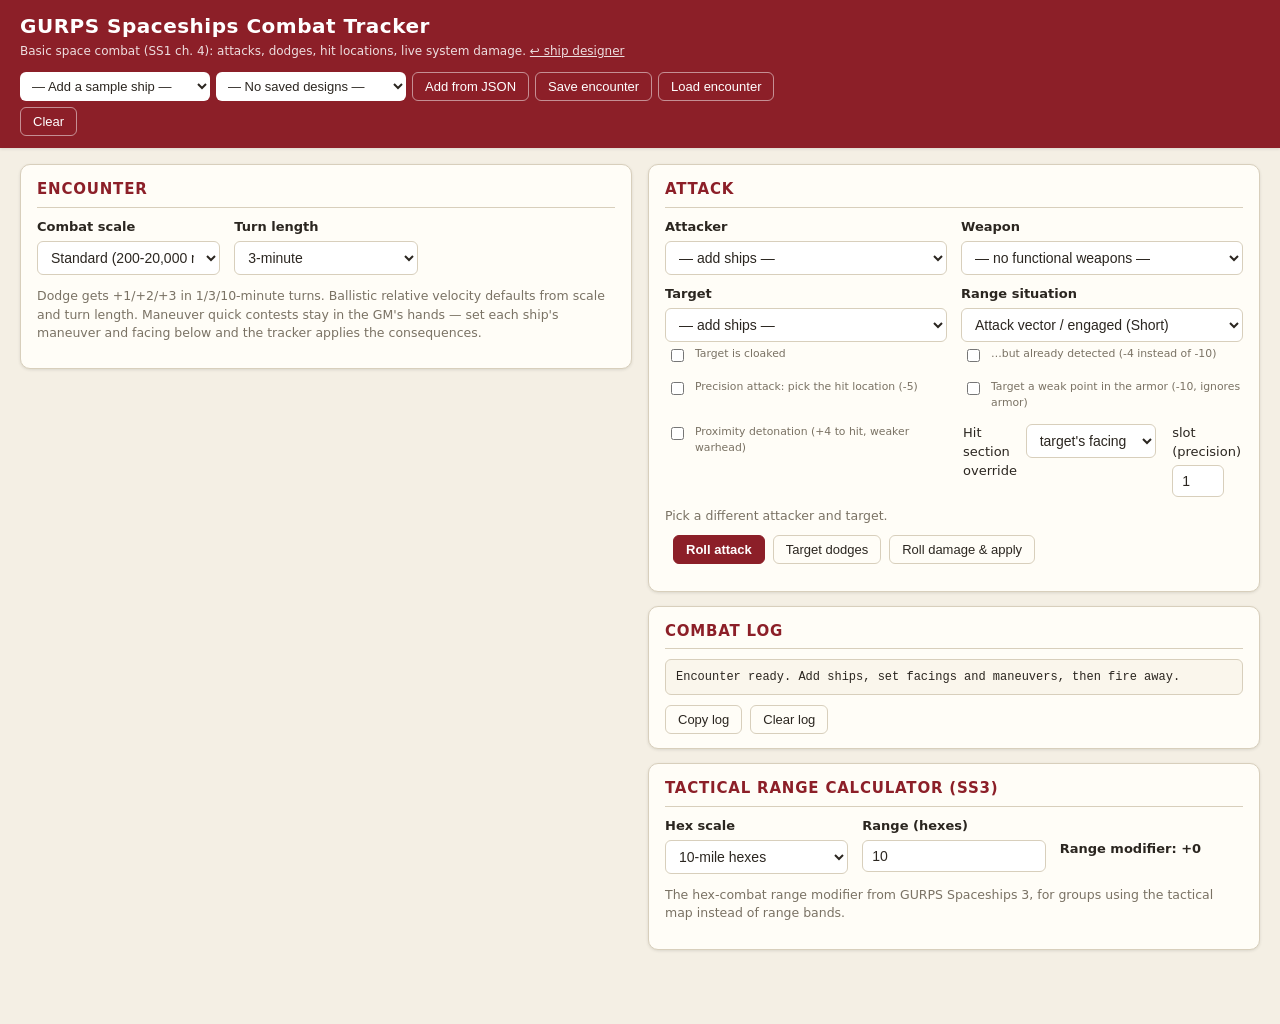
==== combat.html @ f2c336c4 "Add space combat tracker (SS1 basic combat) at combat.html - js/ss/combat.js: combat engine on top o" ====
<!DOCTYPE html>
<html lang="en">
<head>
<meta charset="utf-8">
<meta name="viewport" content="width=device-width, initial-scale=1">
<title>GURPS Spaceships Combat Tracker</title>
<link rel="stylesheet" href="css/style.css">
<link rel="icon" href="data:image/svg+xml,<svg xmlns='http://www.w3.org/2000/svg' viewBox='0 0 100 100'><text y='0.9em' font-size='90'>💥</text></svg>">
</head>
<body>

<header class="topbar">
  <div class="brand">
    <h1>GURPS Spaceships Combat Tracker</h1>
    <p>Basic space combat (SS1 ch. 4): attacks, dodges, hit locations, live system damage.
      <a href="spaceships.html" style="color:#fff">↩ ship designer</a></p>
  </div>
  <div class="toolbar">
    <select id="add-preset" title="Add a sample ship"></select>
    <select id="add-saved" title="Add a saved design"></select>
    <button class="btn" id="btn-import">Add from JSON</button>
    <button class="btn" id="btn-save-enc">Save encounter</button>
    <button class="btn" id="btn-load-enc">Load encounter</button>
    <button class="btn" id="btn-clear">Clear</button>
    <input type="file" id="import-file" accept=".json,application/json" hidden>
  </div>
</header>

<div id="flash"></div>

<main class="layout combat-layout">
  <section class="panel form-panel">
    <div class="card">
      <h2>Encounter</h2>
      <div class="grid3">
        <label>Combat scale <select id="enc-scale"></select></label>
        <label>Turn length <select id="enc-turn"></select></label>
        <label>&nbsp;<span class="muted" id="enc-note"></span></label>
      </div>
      <p class="muted">Dodge gets +1/+2/+3 in 1/3/10-minute turns. Ballistic relative velocity
      defaults from scale and turn length. Maneuver quick contests stay in the GM's hands —
      set each ship's maneuver and facing below and the tracker applies the consequences.</p>
    </div>

    <div id="fleet"></div>
  </section>

  <section class="panel output-panel">
    <div class="card">
      <h2>Attack</h2>
      <div class="grid2">
        <label>Attacker <select id="atk-ship"></select></label>
        <label>Weapon <select id="atk-weapon"></select></label>
        <label>Target <select id="atk-target"></select></label>
        <label>Range situation <select id="atk-situation"></select></label>
      </div>
      <div class="grid3" id="atk-params"></div>
      <div class="acc-list" id="atk-toggles"></div>
      <div id="atk-mods" class="muted" style="font-size:12.5px; margin-top:6px"></div>
      <div class="modal-actions" style="justify-content:flex-start">
        <span id="atk-skill" style="font-weight:700"></span>
        <button class="btn primary" id="btn-attack">Roll attack</button>
        <button class="btn" id="btn-dodge" disabled>Target dodges</button>
        <button class="btn" id="btn-damage" disabled>Roll damage &amp; apply</button>
      </div>
      <p class="muted" id="atk-status"></p>
    </div>

    <div class="card">
      <h2>Combat log</h2>
      <div id="log" class="combat-log"></div>
      <div class="modal-actions" style="justify-content:flex-start">
        <button class="btn" id="btn-copy-log">Copy log</button>
        <button class="btn" id="btn-clear-log">Clear log</button>
      </div>
    </div>

    <div class="card">
      <h2>Tactical range calculator (SS3)</h2>
      <div class="grid3">
        <label>Hex scale <select id="tac-scale">
          <option value="0">10-mile hexes</option>
          <option value="1">100-mile hexes</option>
          <option value="2">1,000-mile hexes</option>
          <option value="3">10,000-mile hexes</option>
        </select></label>
        <label>Range (hexes) <input type="number" id="tac-hexes" min="0" step="1" value="10"></label>
        <label>&nbsp;<span id="tac-result" style="font-weight:700"></span></label>
      </div>
      <p class="muted">The hex-combat range modifier from GURPS Spaceships 3, for groups using
      the tactical map instead of range bands.</p>
    </div>
  </section>
</main>

<script type="module" src="js/ss/combat-ui.js"></script>
</body>
</html>
---- css/style.css ----
/* GURPS Vehicles Builder — styles */

:root {
  --bg: #f4efe4;
  --panel: #fffdf7;
  --ink: #2b2620;
  --muted: #7a7264;
  --accent: #8c1f28;        /* GURPS-ish deep red */
  --accent-ink: #fff;
  --line: #d8cfbc;
  --ok: #2f7d32;
  --warn: #a66300;
  --err: #b3261e;
  --shadow: 0 1px 3px rgba(43, 38, 32, 0.12);
}

* { box-sizing: border-box; }

body {
  margin: 0;
  font: 15px/1.45 "Segoe UI", system-ui, -apple-system, sans-serif;
  background: var(--bg);
  color: var(--ink);
}

/* ------------------------------------------------ top bar */
.topbar {
  display: flex;
  flex-wrap: wrap;
  gap: 12px;
  align-items: center;
  justify-content: space-between;
  padding: 12px 20px;
  background: var(--accent);
  color: var(--accent-ink);
  box-shadow: var(--shadow);
}
.brand h1 { margin: 0; font-size: 20px; letter-spacing: 0.5px; }
.brand p { margin: 2px 0 0; font-size: 12px; opacity: 0.85; }

.toolbar { display: flex; flex-wrap: wrap; gap: 6px; align-items: center; }
.toolbar select {
  max-width: 190px;
  padding: 6px 8px;
  border-radius: 6px;
  border: none;
  font-size: 13px;
}

.btn {
  padding: 6px 12px;
  border: 1px solid rgba(255, 255, 255, 0.5);
  border-radius: 6px;
  background: transparent;
  color: inherit;
  font-size: 13px;
  cursor: pointer;
}
.btn:hover { background: rgba(255, 255, 255, 0.12); }
.btn.primary { background: #fff; color: var(--accent); border-color: #fff; font-weight: 600; }
.btn.primary:hover { background: #f3e9e9; }
.btn.small { padding: 2px 8px; font-size: 12px; }
.btn.danger { border-color: var(--err); color: var(--err); }
main .btn, dialog .btn {
  border-color: var(--line);
  color: var(--ink);
  background: var(--panel);
}
main .btn:hover, dialog .btn:hover { background: #f1ead9; }
main .btn.primary, dialog .btn.primary {
  background: var(--accent);
  color: var(--accent-ink);
  border-color: var(--accent);
}
main .btn.danger, dialog .btn.danger { color: var(--err); border-color: var(--err); background: transparent; }

/* ------------------------------------------------ layout */
.layout {
  display: grid;
  grid-template-columns: minmax(360px, 1fr) minmax(360px, 1fr);
  gap: 16px;
  padding: 16px 20px 60px;
  align-items: start;
}
@media (max-width: 900px) {
  .layout { grid-template-columns: 1fr; }
}

.card {
  background: var(--panel);
  border: 1px solid var(--line);
  border-radius: 10px;
  padding: 14px 16px;
  margin-bottom: 14px;
  box-shadow: var(--shadow);
}
.card h2 {
  margin: 0 0 10px;
  font-size: 15px;
  text-transform: uppercase;
  letter-spacing: 0.8px;
  color: var(--accent);
  border-bottom: 1px solid var(--line);
  padding-bottom: 6px;
}
.card h3 { font-size: 14px; margin: 14px 0 6px; }

.grid2 { display: grid; grid-template-columns: 1fr 1fr; gap: 10px 14px; }
.grid3 { display: grid; grid-template-columns: 1fr 1fr 1fr; gap: 10px 14px; }
@media (max-width: 520px) { .grid2, .grid3 { grid-template-columns: 1fr; } }

label { display: flex; flex-direction: column; gap: 4px; font-size: 13px; font-weight: 600; }
label .inline { display: flex; align-items: center; gap: 6px; font-weight: 400; }
input[type="text"], input[type="number"], select, textarea {
  padding: 7px 9px;
  border: 1px solid var(--line);
  border-radius: 6px;
  font-size: 14px;
  background: #fff;
  color: var(--ink);
  width: 100%;
}
input:focus, select:focus, textarea:focus {
  outline: 2px solid color-mix(in srgb, var(--accent) 40%, transparent);
}
input:disabled { background: #eee7d8; color: var(--muted); }

.muted { color: var(--muted); font-size: 12.5px; }

.dr-grid {
  display: grid;
  grid-template-columns: repeat(5, 1fr);
  gap: 8px;
  margin-top: 10px;
}
@media (max-width: 520px) { .dr-grid { grid-template-columns: repeat(3, 1fr); } }

/* accessories */
.acc-list { display: grid; grid-template-columns: 1fr 1fr; gap: 6px 14px; }
@media (max-width: 620px) { .acc-list { grid-template-columns: 1fr; } }
.acc-row {
  flex-direction: row;
  align-items: flex-start;
  gap: 8px;
  font-weight: 400;
  padding: 4px 2px;
}
.acc-row input { width: auto; margin-top: 3px; }
.acc-row small { display: block; color: var(--muted); }
.acc-row.disabled { opacity: 0.45; }

/* weapons */
.weapon-row {
  display: flex;
  align-items: center;
  gap: 10px;
  padding: 6px 8px;
  border: 1px solid var(--line);
  border-radius: 6px;
  margin-bottom: 6px;
  background: #fff;
}
.weapon-name { font-weight: 600; }
.weapon-detail { flex: 1; color: var(--muted); font-size: 12.5px; }
.weapon-adder {
  display: grid;
  grid-template-columns: 2fr 1.2fr 60px auto;
  gap: 8px;
  margin-top: 8px;
}
@media (max-width: 620px) { .weapon-adder { grid-template-columns: 1fr; } }
#weapon-custom { margin-top: 10px; }

/* ------------------------------------------------ output */
.sheet h2 { font-size: 20px; text-transform: none; letter-spacing: 0; }
.sheet .sub { margin: -4px 0 10px; color: var(--muted); font-style: italic; }

.table-scroll { overflow-x: auto; }
.stat-table {
  border-collapse: collapse;
  width: 100%;
  font-size: 13.5px;
  white-space: nowrap;
}
.stat-table th, .stat-table td {
  border: 1px solid var(--line);
  padding: 5px 8px;
  text-align: center;
}
.stat-table th { background: #efe7d4; font-size: 12px; }

.extra { margin: 10px 0 0; padding-left: 20px; font-size: 13.5px; }
.extra li { margin-bottom: 3px; }

.problems { margin: 0; padding-left: 4px; list-style: none; }
.problems li { padding: 3px 0; font-size: 13.5px; }
.problems .err { color: var(--err); font-weight: 600; }
.problems .warn { color: var(--warn); }

.weight-bar {
  height: 18px;
  border-radius: 9px;
  background: #e7dfcc;
  overflow: hidden;
  border: 1px solid var(--line);
}
#weight-bar-fill {
  height: 100%;
  width: 0;
  background: var(--ok);
  transition: width 0.2s ease;
}
#weight-bar-fill.over { background: var(--err); }

.breakdown { margin-top: 8px; }
.bd-row {
  display: flex;
  justify-content: space-between;
  padding: 3px 0;
  border-bottom: 1px dashed var(--line);
  font-size: 13.5px;
}
.bd-row small { color: var(--muted); }
.bd-row.total { border-bottom: none; font-weight: 700; margin-top: 4px; }

/* ------------------------------------------------ help panel */
.help-panel {
  position: fixed;
  top: 0;
  right: -560px;
  width: min(540px, 95vw);
  height: 100vh;
  overflow-y: auto;
  padding: 16px;
  background: var(--bg);
  border-left: 2px solid var(--accent);
  transition: right 0.25s ease;
  z-index: 40;
}
.help-panel.open { right: 0; }
.help-panel h2 { font-size: 17px; }
.help-panel ul { padding-left: 20px; font-size: 13.5px; }
.loc-legend { columns: 2; }

/* ------------------------------------------------ component catalog */
.cat-preview-row {
  display: flex;
  align-items: center;
  gap: 12px;
  flex-wrap: wrap;
  margin-top: 8px;
}
.cat-preview-row #cat-preview { flex: 1; min-width: 200px; }
.cat-loc { flex-direction: row; align-items: center; gap: 6px; font-weight: 400; }
.cat-loc select { width: auto; }
#cat-params { margin-top: 6px; }
#cat-options { margin-top: 6px; }

/* ------------------------------------------------ explain mode */
.field-help {
  display: block;
  font-weight: 400;
  font-size: 11.5px;
  line-height: 1.35;
  color: var(--muted);
  margin-top: 2px;
}
.acc-row .field-help { margin-left: 0; }
.section-help {
  font-size: 12.5px;
  color: var(--muted);
  margin: -4px 0 10px;
  font-style: italic;
}
.stat-help {
  border-bottom: 1px dotted #b3a88f;
  cursor: help;
}

/* ------------------------------------------------ VE2 designer */
.sub-edit { display: flex; gap: 10px; flex-wrap: wrap; align-items: center; }
.sub-edit label { flex-direction: row; align-items: center; gap: 4px; font-weight: 400; font-size: 12.5px; }
.sub-edit input, .sub-edit select { width: 80px; padding: 3px 6px; font-size: 12.5px; }
.inline-check { justify-content: flex-end; }
.inline-check .inline { font-weight: 600; }
.inline-check input { width: auto; }
.sheet h3 {
  margin: 14px 0 4px;
  font-size: 13px;
  text-transform: uppercase;
  letter-spacing: 0.6px;
  color: var(--accent);
  border-bottom: 1px dashed var(--line);
}

/* ------------------------------------------------ GVB library modal */
.gvb-modal { width: min(1080px, 96vw); }
.gvb-toolbar {
  display: flex;
  gap: 10px;
  align-items: center;
  flex-wrap: wrap;
  margin-bottom: 10px;
}
.gvb-toolbar input[type="search"] { flex: 1; min-width: 160px; width: auto; }
.gvb-file-btn { display: inline-block; cursor: pointer; }
.gvb-body {
  display: grid;
  grid-template-columns: minmax(220px, 1fr) minmax(300px, 1.6fr);
  gap: 14px;
  min-height: 300px;
}
@media (max-width: 700px) { .gvb-body { grid-template-columns: 1fr; } }
.gvb-list {
  max-height: 55vh;
  overflow-y: auto;
  border: 1px solid var(--line);
  border-radius: 8px;
  padding: 6px;
  background: #fff;
}
.gvb-group {
  font-weight: 700;
  font-size: 12px;
  text-transform: uppercase;
  letter-spacing: 0.5px;
  color: var(--accent);
  padding: 8px 4px 2px;
}
.gvb-item {
  display: block;
  width: 100%;
  text-align: left;
  border: none;
  background: none;
  padding: 3px 6px;
  font-size: 13.5px;
  border-radius: 5px;
  cursor: pointer;
  color: var(--ink);
}
.gvb-item:hover { background: #f1ead9; }
.gvb-item.sel { background: var(--accent); color: #fff; }
.gvb-item small { color: inherit; opacity: 0.65; }
.gvb-detail {
  max-height: 55vh;
  overflow-y: auto;
  padding: 2px 6px;
}
.gvb-detail h3 { margin: 0 0 8px; font-size: 15px; }
.gvb-detail h3 small { color: var(--muted); font-weight: 400; }
.gvb-inputs {
  display: grid;
  grid-template-columns: repeat(auto-fill, minmax(130px, 1fr));
  gap: 8px 12px;
  margin-bottom: 6px;
}
.gvb-opt-head { margin: 10px 0 4px; font-size: 12.5px; font-weight: 700; }
.gvb-opts { display: flex; flex-wrap: wrap; gap: 4px 16px; }
.gvb-opts .inline { font-weight: 400; font-size: 13px; flex-direction: row; align-items: center; }
.gvb-opts input { width: auto; }
.gvb-outputs { margin-top: 10px; }
.gvb-desc { white-space: pre-line; margin-top: 10px; }

/* ------------------------------------------------ modal & flash */
dialog {
  border: 1px solid var(--line);
  border-radius: 10px;
  padding: 18px;
  width: min(720px, 92vw);
  background: var(--panel);
  color: var(--ink);
}
dialog::backdrop { background: rgba(43, 38, 32, 0.5); }
dialog h2 { margin-top: 0; color: var(--accent); font-size: 16px; }
dialog textarea { font-family: ui-monospace, Consolas, monospace; font-size: 12.5px; }
.modal-actions { display: flex; gap: 8px; justify-content: flex-end; margin-top: 10px; }

#flash {
  position: fixed;
  left: 50%;
  bottom: 24px;
  transform: translateX(-50%) translateY(20px);
  background: var(--ink);
  color: #fff;
  padding: 8px 16px;
  border-radius: 20px;
  font-size: 13px;
  opacity: 0;
  pointer-events: none;
  transition: all 0.25s ease;
  z-index: 60;
}
#flash.show { opacity: 1; transform: translateX(-50%) translateY(0); }

/* ------------------------------------------------ print */
@media print {
  .topbar, .form-panel, .help-panel, #flash, #problems-card { display: none !important; }
  body { background: #fff; }
  .layout { display: block; padding: 0; }
  .card { box-shadow: none; border-color: #999; }
}

/* ------------------------------------------------ Spaceships designer */
.slot-row {
  display: flex;
  align-items: center;
  flex-wrap: wrap;
  gap: 8px;
  padding: 4px 0;
  border-bottom: 1px dashed var(--line);
}
.slot-row select { width: auto; max-width: 300px; }
.slot-num {
  font-weight: 700;
  font-size: 12px;
  color: var(--accent);
  min-width: 44px;
  text-align: right;
}
.slot-section { text-transform: capitalize; }
.slot-opts {
  display: inline-flex;
  gap: 8px;
  flex-wrap: wrap;
}
.slot-opts label {
  flex-direction: row;
  align-items: center;
  gap: 4px;
  font-weight: 400;
  font-size: 12px;
  color: var(--muted);
}
.slot-opts input { width: 56px; padding: 3px 6px; font-size: 12.5px; }
.slot-opts select { padding: 3px 6px; font-size: 12.5px; }
.slot-desc { color: var(--muted); font-size: 11.5px; flex-basis: 100%; padding-left: 52px; }
.slot-desc.slot-bad { color: var(--err); font-weight: 600; }

/* ------------------------------------------------ Combat tracker */
.combatant .cmb-head {
  display: flex;
  justify-content: space-between;
  align-items: center;
}
.combatant .cmb-head h2 { margin: 0; }
.dhp-row {
  display: flex;
  align-items: center;
  gap: 8px;
  margin: 8px 0;
}
.dhp-row .weight-bar { flex: 1; }
.dhp-label { font-size: 12px; font-weight: 700; white-space: nowrap; }
.skill-pair { display: inline-flex; gap: 6px; }
.skill-pair input { width: 58px; }
.dmg-grid { margin-top: 8px; }
.dmg-section { display: flex; gap: 4px; align-items: center; margin-bottom: 4px; }
.dmg-label { font-weight: 700; font-size: 12px; width: 16px; color: var(--accent); }
.dmg-cell {
  display: inline-flex;
  align-items: center;
  justify-content: center;
  min-width: 30px;
  height: 26px;
  border: 1px solid var(--line);
  border-radius: 4px;
  font-size: 11.5px;
  font-weight: 700;
  cursor: pointer;
  background: #e7f3e2;
  user-select: none;
}
.dmg-cell.disabled { background: #ffe9b3; }
.dmg-cell.destroyed { background: #f3c1bb; text-decoration: line-through; }
.dmg-cell.empty { background: transparent; color: var(--muted); cursor: default; }
.dmg-hint { font-size: 11px; margin: 4px 0 0; }
.combat-log {
  max-height: 320px;
  overflow-y: auto;
  font-family: ui-monospace, SFMono-Regular, Menlo, Consolas, monospace;
  font-size: 12px;
  line-height: 1.5;
  background: #faf6ec;
  border: 1px solid var(--line);
  border-radius: 6px;
  padding: 8px 10px;
  white-space: pre-wrap;
}
.mod { white-space: nowrap; }
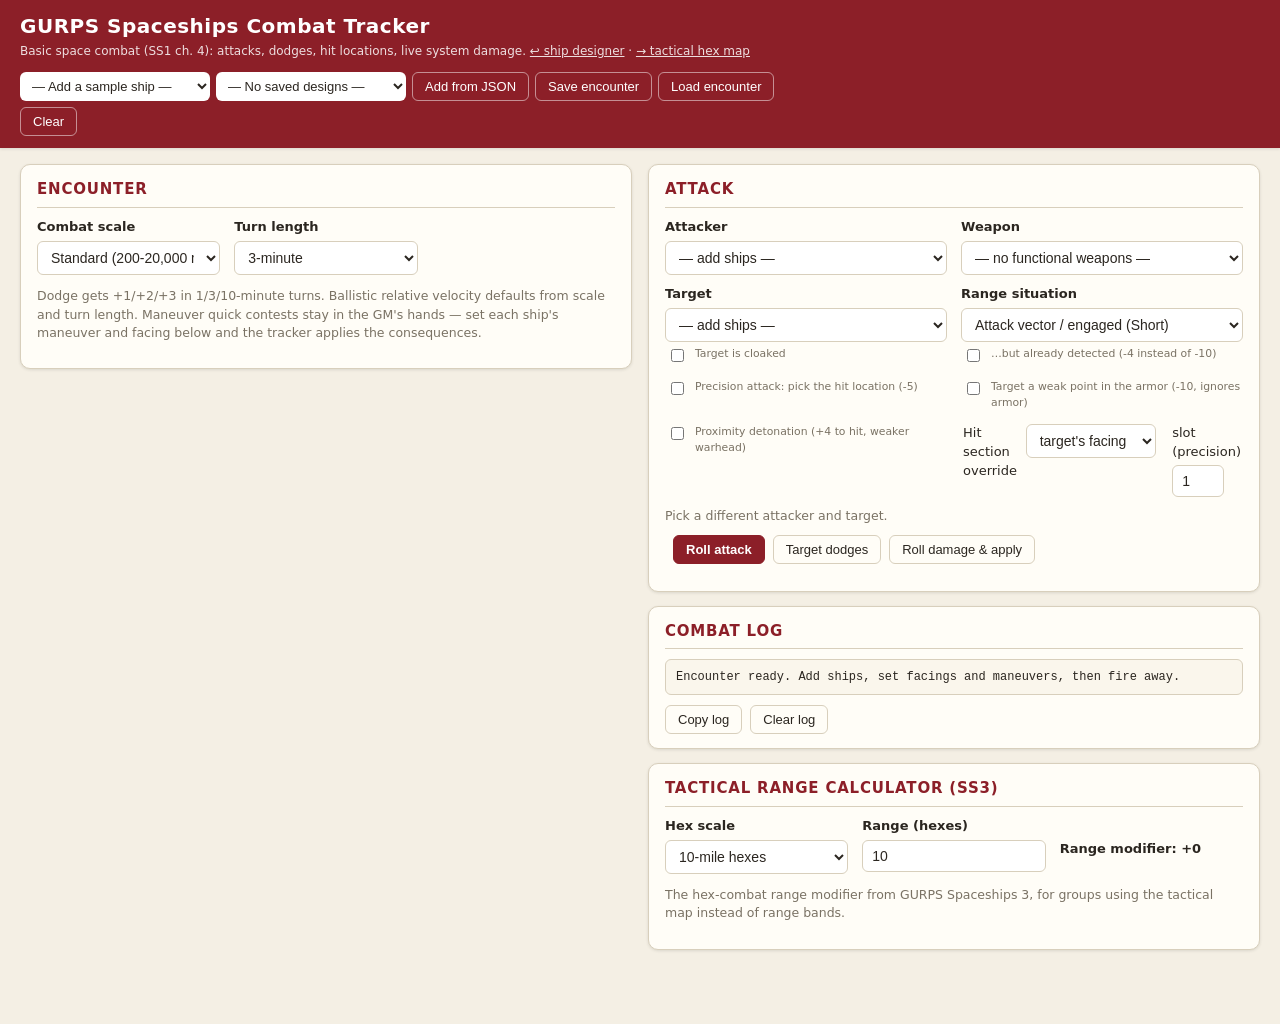
==== commit d1845c15: "Add SS3 tactical hex-map VTT at tactical.html - js/ss/tactical.js: pure hex-combat engine. Axial hex" ====
--- a/combat.html
+++ b/combat.html
@@ -13,7 +13,8 @@
   <div class="brand">
     <h1>GURPS Spaceships Combat Tracker</h1>
     <p>Basic space combat (SS1 ch. 4): attacks, dodges, hit locations, live system damage.
-      <a href="spaceships.html" style="color:#fff">↩ ship designer</a></p>
+      <a href="spaceships.html" style="color:#fff">↩ ship designer</a> ·
+      <a href="tactical.html" style="color:#fff">→ tactical hex map</a></p>
   </div>
   <div class="toolbar">
     <select id="add-preset" title="Add a sample ship"></select>
--- a/css/style.css
+++ b/css/style.css
@@ -488,3 +488,82 @@
   white-space: pre-wrap;
 }
 .mod { white-space: nowrap; }
+.slot-scale { max-width: 170px; font-size: 12px; }
+.slot-subs { flex-basis: 100%; padding-left: 40px; border-left: 2px dashed var(--line); margin-left: 12px; }
+.slot-sub { border-bottom: none; padding: 2px 0; }
+
+/* ------------------------------------------------ Tactical map */
+.tac-layout {
+  display: grid;
+  grid-template-columns: 1fr 420px;
+  gap: 14px;
+  padding: 14px;
+  align-items: start;
+}
+@media (max-width: 1000px) { .tac-layout { grid-template-columns: 1fr; } }
+.tac-map-panel {
+  background: var(--card, #fffdf6);
+  border: 1px solid var(--line);
+  border-radius: 8px;
+  overflow: hidden;
+}
+#map {
+  width: 100%;
+  height: 72vh;
+  display: block;
+  background: #10141f;
+  cursor: grab;
+  touch-action: none;
+}
+#map:active { cursor: grabbing; }
+.tac-mapbar {
+  display: flex;
+  gap: 14px;
+  align-items: center;
+  padding: 8px 12px;
+  border-top: 1px solid var(--line);
+  font-size: 12.5px;
+}
+.tac-mapbar select { width: auto; padding: 3px 6px; }
+.tac-side { display: flex; flex-direction: column; gap: 14px; max-height: 86vh; overflow-y: auto; }
+.hex { fill: none; stroke: #26314a; stroke-width: 1; }
+.hex.origin { stroke: #3d4f78; stroke-width: 2; }
+.ship { cursor: pointer; }
+.ship-ring { fill: #10141f; stroke-width: 2.5; }
+.ship.selected .ship-ring { stroke-width: 5; fill: #1c2438; }
+.ship.targeted .ship-ring { stroke: #ffd75e !important; stroke-width: 4; stroke-dasharray: 4 3; }
+.ship.dead { opacity: 0.35; }
+.token-label {
+  fill: #cfd8ee;
+  font-size: 11px;
+  text-anchor: middle;
+  font-family: inherit;
+  paint-order: stroke;
+  stroke: #10141f;
+  stroke-width: 3;
+}
+.vel-line { stroke-width: 2; stroke-dasharray: 6 4; opacity: 0.8; }
+.vel-line.missile { stroke: #e0a12f; }
+.ghost { fill: none; stroke-dasharray: 3 3; opacity: 0.6; }
+.range-line { stroke: #ffd75e; stroke-width: 1.5; stroke-dasharray: 2 4; }
+.range-label { fill: #ffd75e; font-size: 12px; text-anchor: middle; }
+.missile-token { fill: #e0a12f; stroke: #10141f; }
+.turn-order { display: flex; flex-direction: column; gap: 4px; }
+.turn-row {
+  display: flex;
+  align-items: center;
+  gap: 8px;
+  padding: 4px 6px;
+  border: 1px solid var(--line);
+  border-radius: 6px;
+  font-size: 12.5px;
+}
+.turn-row.sel { background: #f3ecd9; }
+.turn-row.dead { opacity: 0.5; }
+.turn-row b { flex: 0 0 auto; }
+.turn-row small { color: var(--muted); flex: 1; }
+.turn-btns { display: flex; gap: 4px; }
+.turn-btns .btn { padding: 2px 7px; font-size: 11.5px; }
+.side-dot { width: 10px; height: 10px; border-radius: 50%; flex: 0 0 auto; }
+.thrust-pad { display: flex; gap: 4px; flex-wrap: wrap; }
+.thrust-pad .btn { min-width: 38px; }
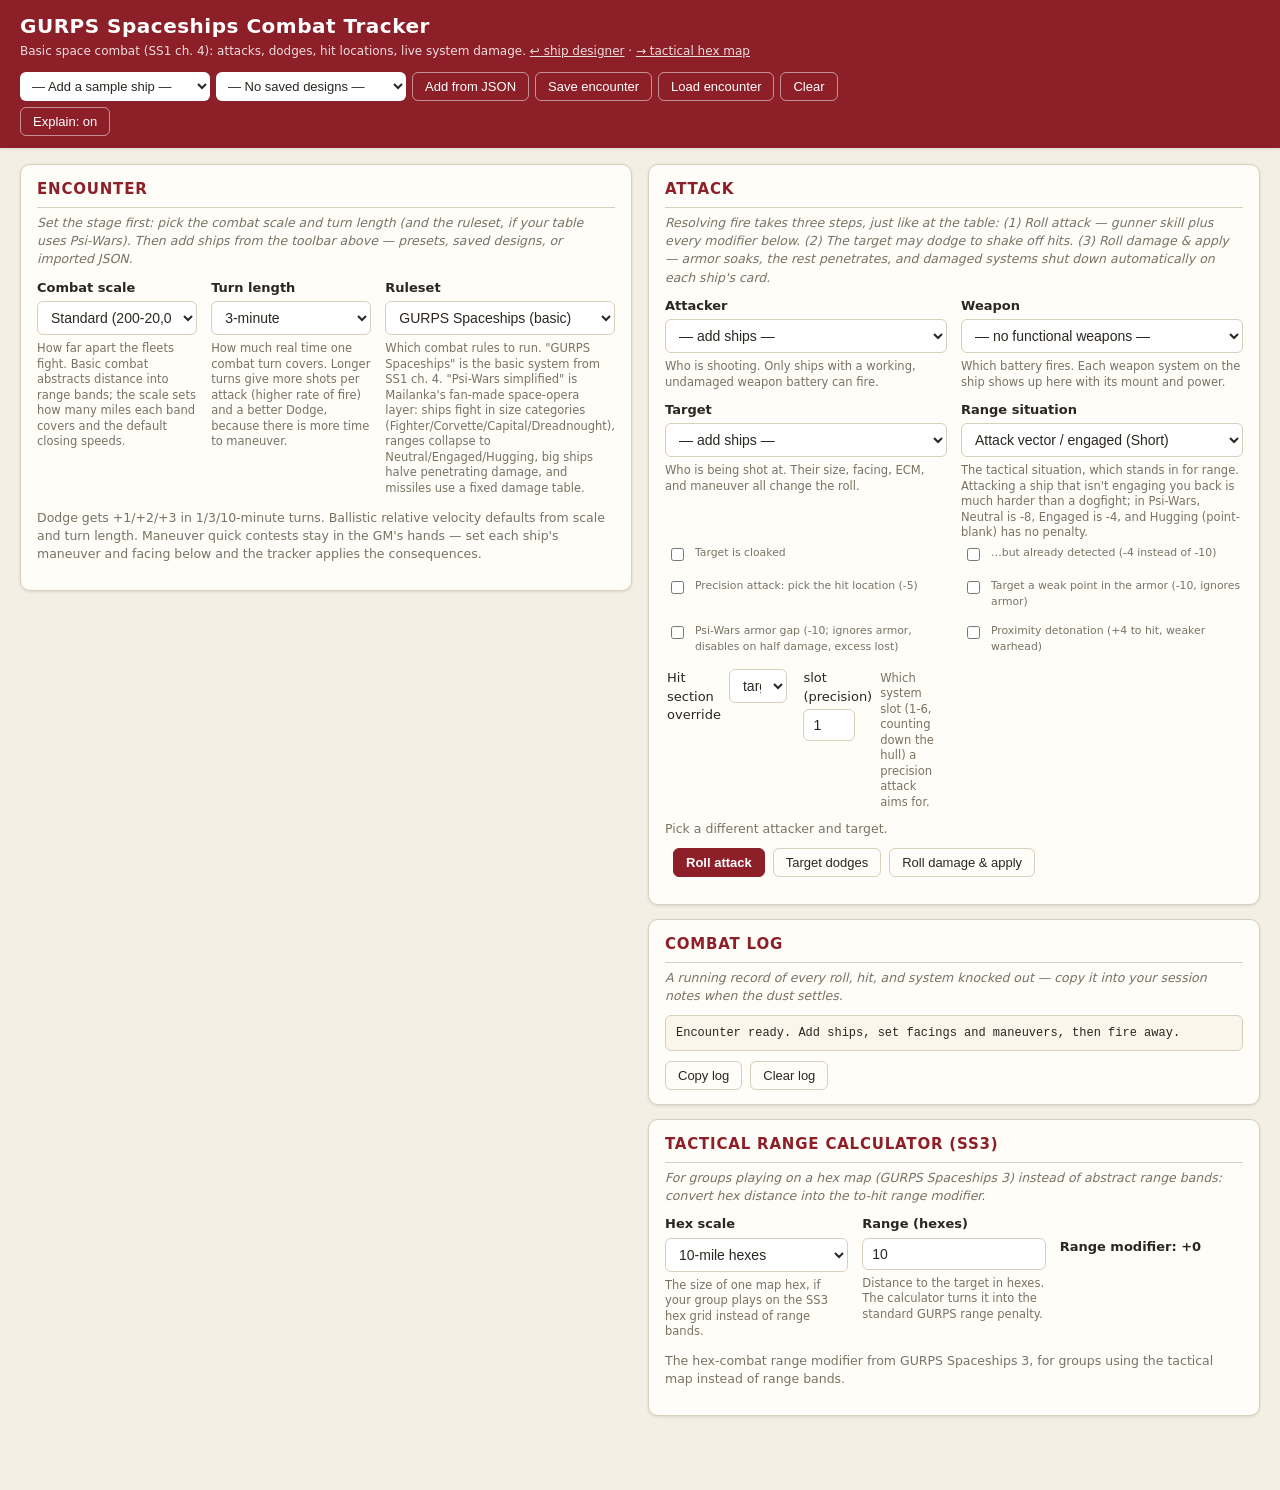
==== commit 959e9705: "Add Psi-Wars mode: presets, simplified combat ruleset, Explain help on combat pages Fan content from" ====
--- a/combat.html
+++ b/combat.html
@@ -23,6 +23,7 @@
     <button class="btn" id="btn-save-enc">Save encounter</button>
     <button class="btn" id="btn-load-enc">Load encounter</button>
     <button class="btn" id="btn-clear">Clear</button>
+    <button class="btn" id="btn-explain" title="Show plain-English explanations under every control">Explain: on</button>
     <input type="file" id="import-file" accept=".json,application/json" hidden>
   </div>
 </header>
@@ -36,7 +37,10 @@
       <div class="grid3">
         <label>Combat scale <select id="enc-scale"></select></label>
         <label>Turn length <select id="enc-turn"></select></label>
-        <label>&nbsp;<span class="muted" id="enc-note"></span></label>
+        <label>Ruleset <select id="enc-ruleset">
+          <option value="standard">GURPS Spaceships (basic)</option>
+          <option value="psiwars">Psi-Wars simplified (fan)</option>
+        </select></label>
       </div>
       <p class="muted">Dodge gets +1/+2/+3 in 1/3/10-minute turns. Ballistic relative velocity
       defaults from scale and turn length. Maneuver quick contests stay in the GM's hands —
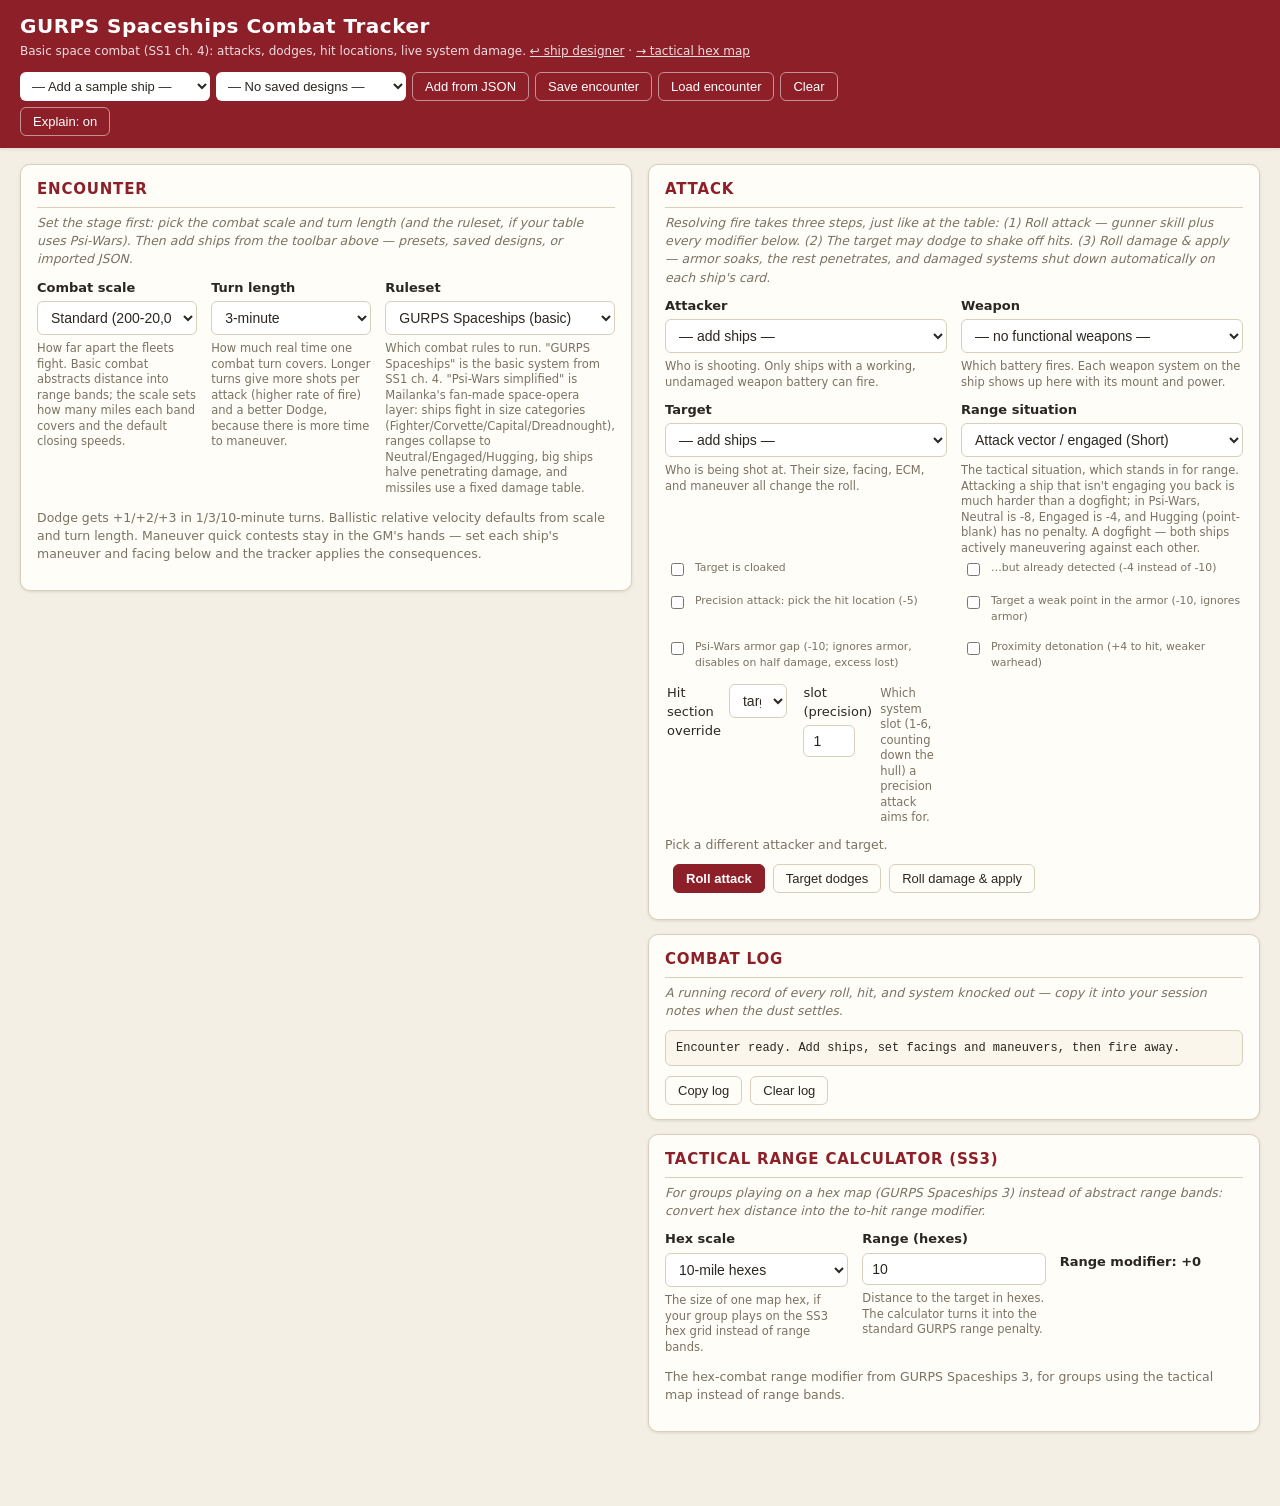
==== commit 78d577af: "Add Psi-Wars dogfighting, point defense, and per-option Explain help Continues the Psi-Wars simplifi" ====
--- a/combat.html
+++ b/combat.html
@@ -46,6 +46,8 @@
       defaults from scale and turn length. Maneuver quick contests stay in the GM's hands —
       set each ship's maneuver and facing below and the tracker applies the consequences.</p>
     </div>
+
+    <div id="dogfight"></div>
 
     <div id="fleet"></div>
   </section>
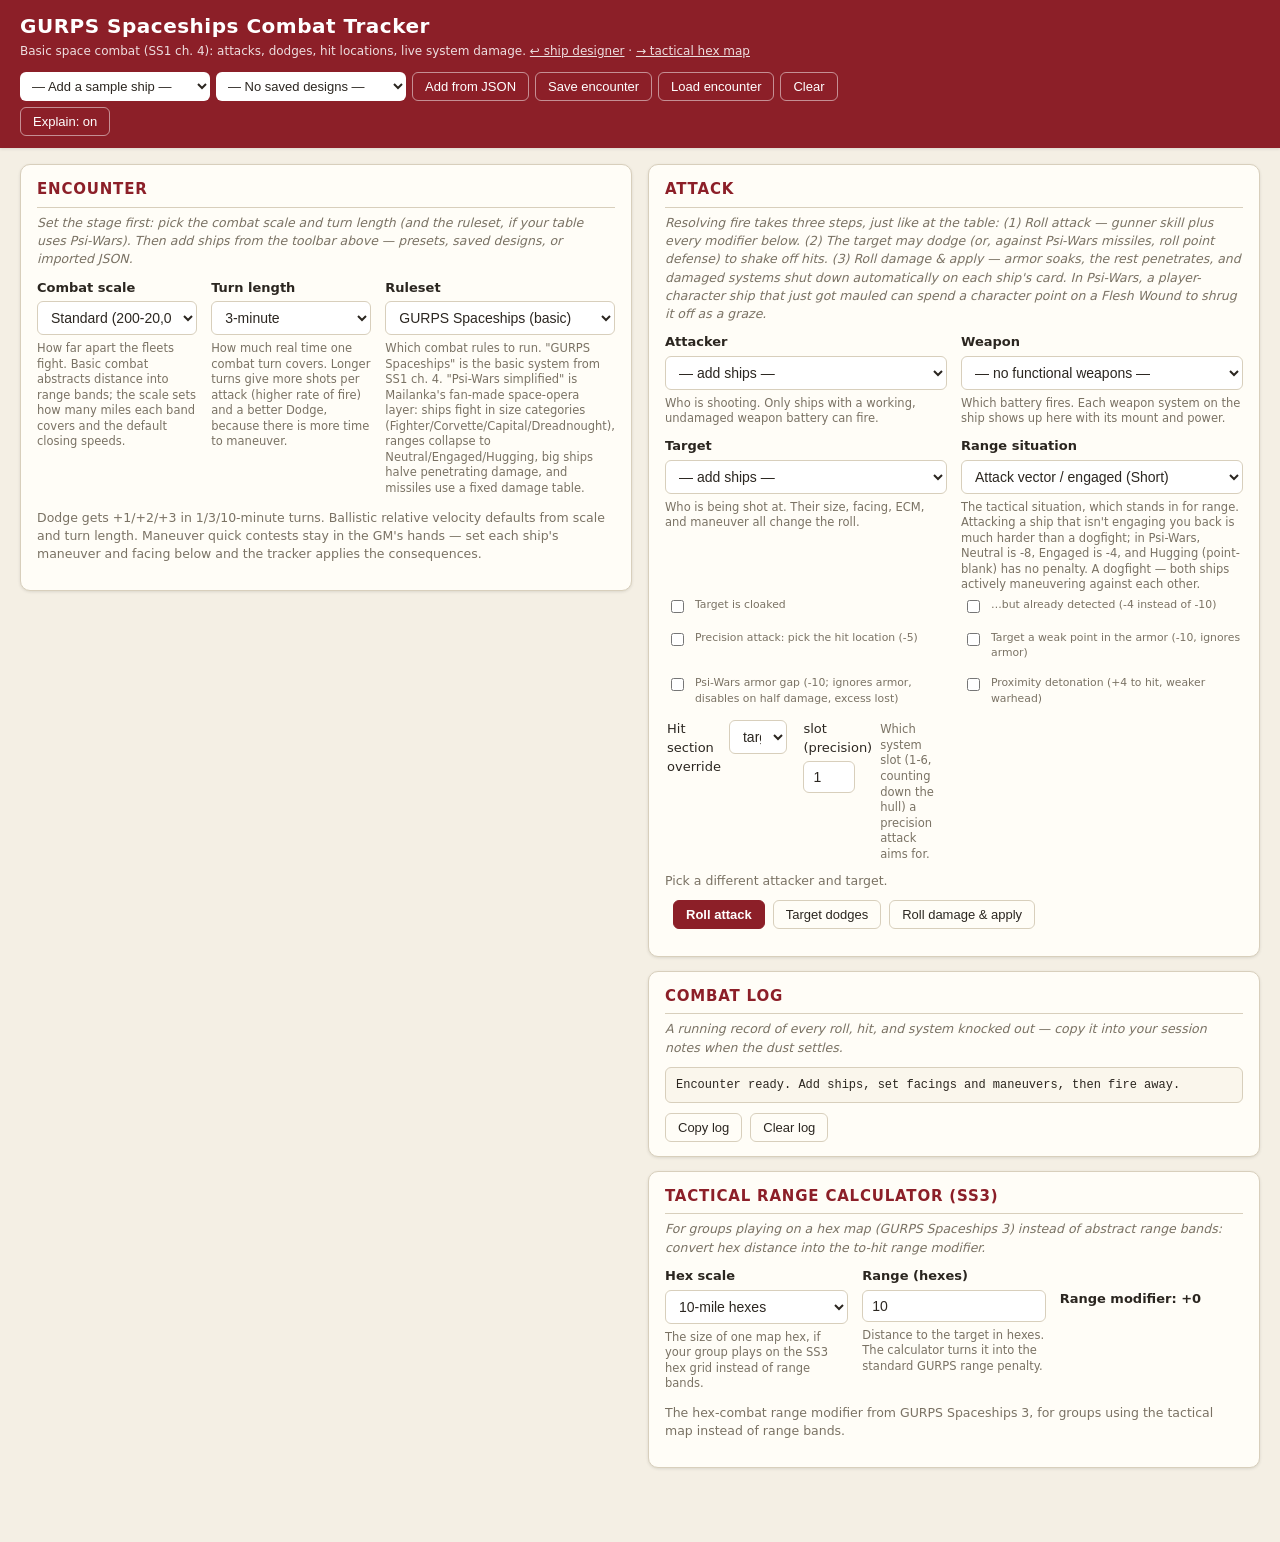
==== commit 656b8544: "Complete the Psi-Wars combat ruleset: formations, rams, threats, repairs The rest of the Psi-Wars (M" ====
--- a/combat.html
+++ b/combat.html
@@ -48,6 +48,7 @@
     </div>
 
     <div id="dogfight"></div>
+    <div id="bombard"></div>
 
     <div id="fleet"></div>
   </section>
@@ -69,6 +70,8 @@
         <button class="btn primary" id="btn-attack">Roll attack</button>
         <button class="btn" id="btn-dodge" disabled>Target dodges</button>
         <button class="btn" id="btn-damage" disabled>Roll damage &amp; apply</button>
+        <button class="btn" id="btn-flesh" style="display:none"
+          title="Psi-Wars cinematic rule: spend 1 character point to turn the hit into a graze — 10% of dHP and one disabled system">Flesh Wound (1 CP)</button>
       </div>
       <p class="muted" id="atk-status"></p>
     </div>
